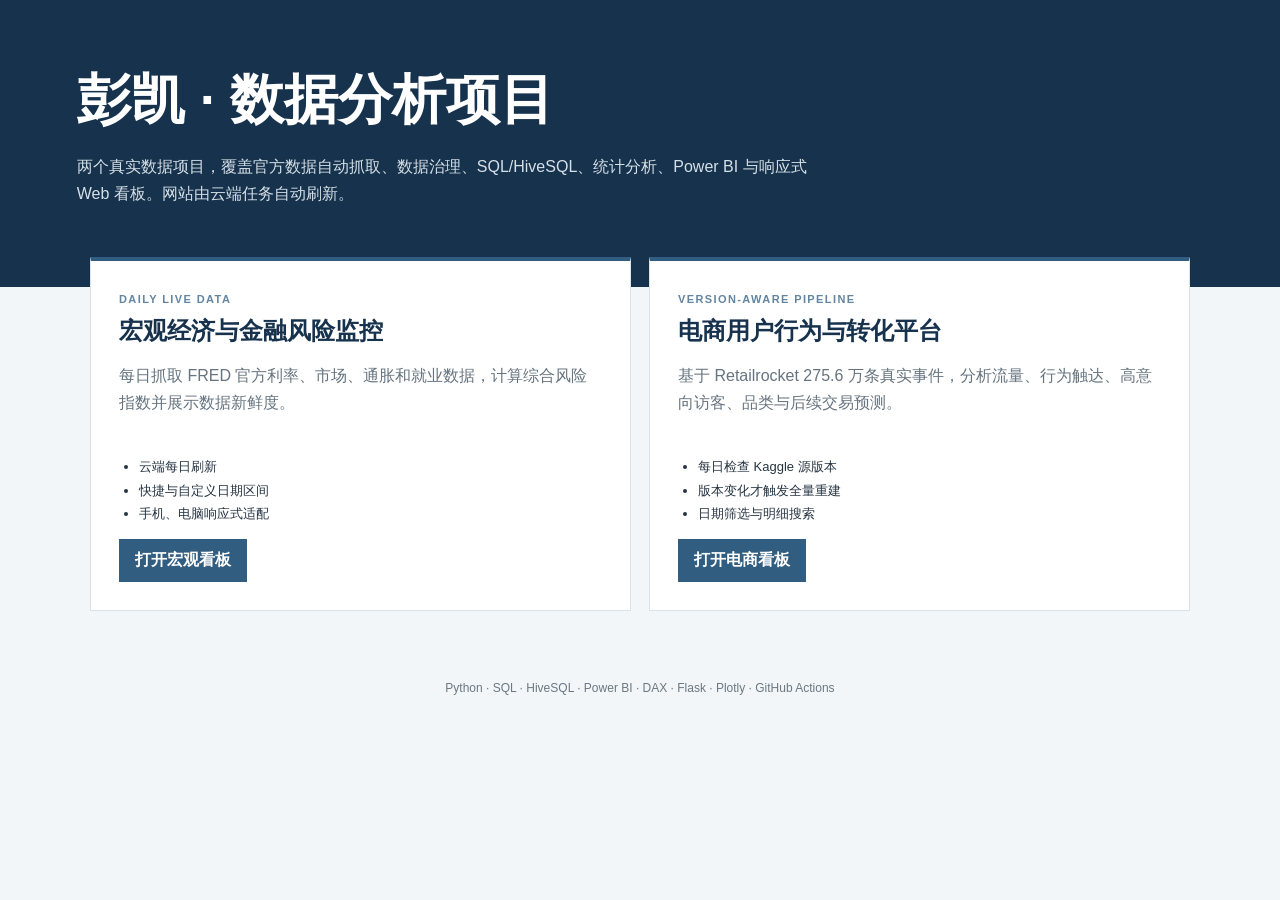
==== site/index.html @ bdc9f676 "Publish site/index.html" ====
<!doctype html>
<html lang="zh-CN">
<head>
  <meta charset="utf-8">
  <meta name="viewport" content="width=device-width,initial-scale=1">
  <title>彭凯 · 数据分析项目</title>
  <style>
    *{box-sizing:border-box}body{margin:0;background:#f3f6f8;color:#263442;font-family:"Microsoft YaHei","PingFang SC",Arial,sans-serif}
    header{padding:64px max(6vw,28px);color:white;background:#17324d}header p{max-width:760px;color:#d5e0e7;line-height:1.7}h1{font-size:clamp(32px,5vw,54px);margin:0}
    main{width:min(1100px,90vw);margin:-30px auto 50px;display:grid;grid-template-columns:1fr 1fr;gap:18px}
    article{padding:28px;background:white;border:1px solid #dce3e8;border-top:4px solid #315d80}article span{color:#6385a0;font-size:11px;font-weight:700;letter-spacing:1.4px}
    h2{color:#17324d;margin:8px 0 10px}article p{min-height:76px;color:#66747f;line-height:1.65}a{display:inline-block;padding:11px 16px;color:white;background:#315d80;text-decoration:none;font-weight:700}
    ul{padding-left:20px;line-height:1.8;font-size:13px}footer{text-align:center;padding:20px;color:#6b7882;font-size:12px}
    @media(max-width:720px){main{grid-template-columns:1fr;margin-top:20px}article p{min-height:auto}}
  </style>
</head>
<body>
<header><h1>彭凯 · 数据分析项目</h1><p>两个真实数据项目，覆盖官方数据自动抓取、数据治理、SQL/HiveSQL、统计分析、Power BI 与响应式 Web 看板。网站由云端任务自动刷新。</p></header>
<main>
  <article><span>DAILY LIVE DATA</span><h2>宏观经济与金融风险监控</h2><p>每日抓取 FRED 官方利率、市场、通胀和就业数据，计算综合风险指数并展示数据新鲜度。</p><ul><li>云端每日刷新</li><li>快捷与自定义日期区间</li><li>手机、电脑响应式适配</li></ul><a href="./macro/">打开宏观看板</a></article>
  <article><span>VERSION-AWARE PIPELINE</span><h2>电商用户行为与转化平台</h2><p>基于 Retailrocket 275.6 万条真实事件，分析流量、行为触达、高意向访客、品类与后续交易预测。</p><ul><li>每日检查 Kaggle 源版本</li><li>版本变化才触发全量重建</li><li>日期筛选与明细搜索</li></ul><a href="./ecommerce/">打开电商看板</a></article>
</main>
<footer>Python · SQL · HiveSQL · Power BI · DAX · Flask · Plotly · GitHub Actions</footer>
</body>
</html>
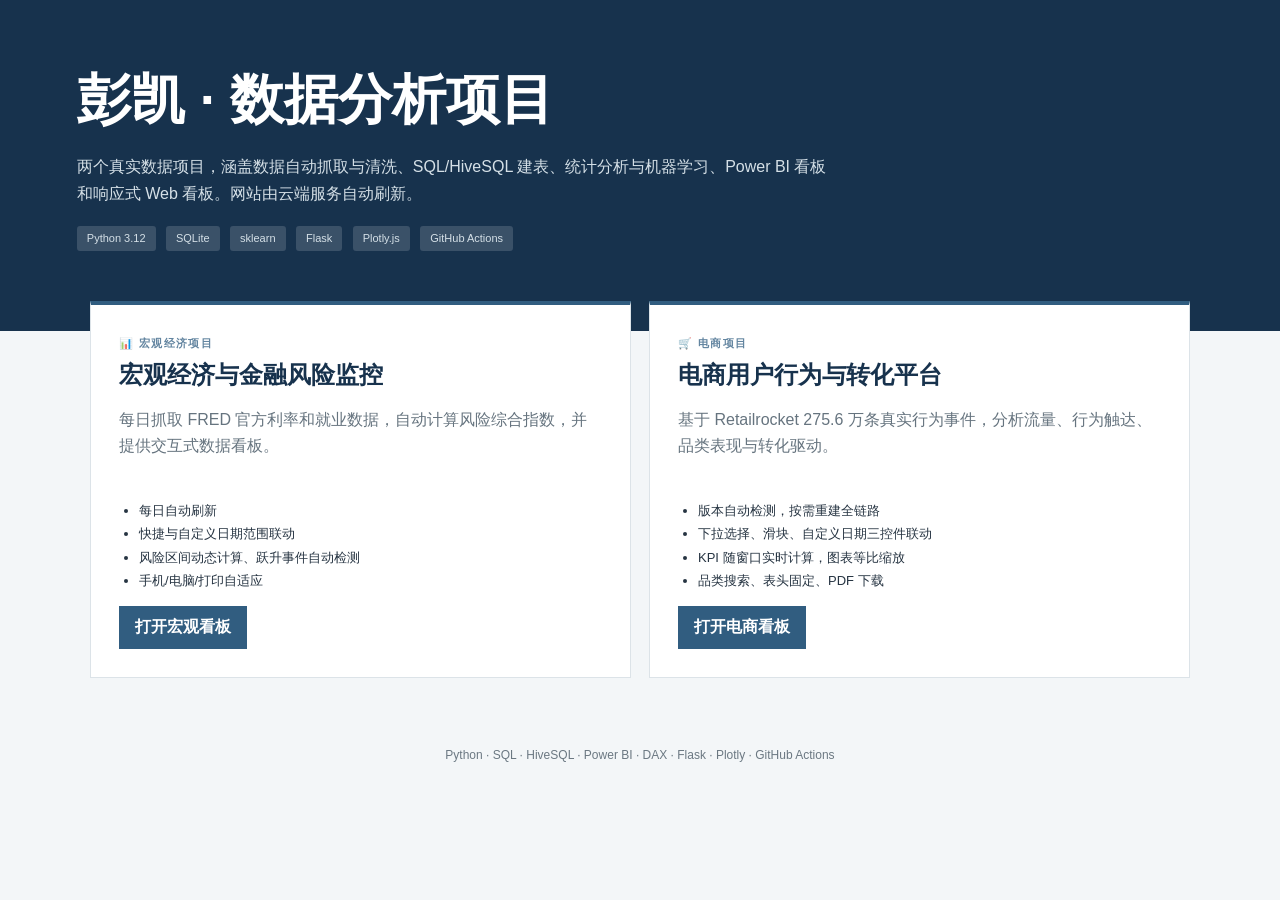
==== commit 7f4cfde3: "Update portfolio homepage and README with two-project structure and setup guide" ====
--- a/site/index.html
+++ b/site/index.html
@@ -1,25 +1,62 @@
-<!doctype html>
-<html lang="zh-CN">
-<head>
-  <meta charset="utf-8">
-  <meta name="viewport" content="width=device-width,initial-scale=1">
-  <title>彭凯 · 数据分析项目</title>
-  <style>
-    *{box-sizing:border-box}body{margin:0;background:#f3f6f8;color:#263442;font-family:"Microsoft YaHei","PingFang SC",Arial,sans-serif}
-    header{padding:64px max(6vw,28px);color:white;background:#17324d}header p{max-width:760px;color:#d5e0e7;line-height:1.7}h1{font-size:clamp(32px,5vw,54px);margin:0}
-    main{width:min(1100px,90vw);margin:-30px auto 50px;display:grid;grid-template-columns:1fr 1fr;gap:18px}
-    article{padding:28px;background:white;border:1px solid #dce3e8;border-top:4px solid #315d80}article span{color:#6385a0;font-size:11px;font-weight:700;letter-spacing:1.4px}
-    h2{color:#17324d;margin:8px 0 10px}article p{min-height:76px;color:#66747f;line-height:1.65}a{display:inline-block;padding:11px 16px;color:white;background:#315d80;text-decoration:none;font-weight:700}
-    ul{padding-left:20px;line-height:1.8;font-size:13px}footer{text-align:center;padding:20px;color:#6b7882;font-size:12px}
-    @media(max-width:720px){main{grid-template-columns:1fr;margin-top:20px}article p{min-height:auto}}
-  </style>
-</head>
-<body>
-<header><h1>彭凯 · 数据分析项目</h1><p>两个真实数据项目，覆盖官方数据自动抓取、数据治理、SQL/HiveSQL、统计分析、Power BI 与响应式 Web 看板。网站由云端任务自动刷新。</p></header>
-<main>
-  <article><span>DAILY LIVE DATA</span><h2>宏观经济与金融风险监控</h2><p>每日抓取 FRED 官方利率、市场、通胀和就业数据，计算综合风险指数并展示数据新鲜度。</p><ul><li>云端每日刷新</li><li>快捷与自定义日期区间</li><li>手机、电脑响应式适配</li></ul><a href="./macro/">打开宏观看板</a></article>
-  <article><span>VERSION-AWARE PIPELINE</span><h2>电商用户行为与转化平台</h2><p>基于 Retailrocket 275.6 万条真实事件，分析流量、行为触达、高意向访客、品类与后续交易预测。</p><ul><li>每日检查 Kaggle 源版本</li><li>版本变化才触发全量重建</li><li>日期筛选与明细搜索</li></ul><a href="./ecommerce/">打开电商看板</a></article>
-</main>
-<footer>Python · SQL · HiveSQL · Power BI · DAX · Flask · Plotly · GitHub Actions</footer>
-</body>
-</html>
+<!doctype html>
+<html lang="zh-CN">
+<head>
+  <meta charset="utf-8">
+  <meta name="viewport" content="width=device-width,initial-scale=1">
+  <title>彭凯 · 数据分析项目</title>
+  <style>
+    *{box-sizing:border-box}body{margin:0;background:#f3f6f8;color:#263442;font-family:"Microsoft YaHei","PingFang SC",Arial,sans-serif}
+    header{padding:64px max(6vw,28px);color:white;background:#17324d}header p{max-width:760px;color:#d5e0e7;line-height:1.7}h1{font-size:clamp(32px,5vw,54px);margin:0}
+    main{width:min(1100px,90vw);margin:-30px auto 50px;display:grid;grid-template-columns:1fr 1fr;gap:18px}
+    article{padding:28px;background:white;border:1px solid #dce3e8;border-top:4px solid #315d80}
+    article span{color:#6385a0;font-size:11px;font-weight:700;letter-spacing:1.4px}
+    h2{color:#17324d;margin:8px 0 10px}article p{min-height:76px;color:#66747f;line-height:1.65}
+    a{display:inline-block;padding:11px 16px;color:white;background:#315d80;text-decoration:none;font-weight:700}
+    ul{padding-left:20px;line-height:1.8;font-size:13px}
+    .badge{display:inline-block;padding:3px 10px;margin-right:6px;background:#eaf1f5;color:#315d80;font-size:11px;border-radius:3px}
+    footer{text-align:center;padding:20px;color:#6b7882;font-size:12px}
+    @media(max-width:720px){main{grid-template-columns:1fr;margin-top:20px}article p{min-height:auto}}
+  </style>
+</head>
+<body>
+<header>
+  <h1>彭凯 · 数据分析项目</h1>
+  <p>两个真实数据项目，涵盖数据自动抓取与清洗、SQL/HiveSQL 建表、统计分析与机器学习、Power BI 看板和响应式 Web 看板。网站由云端服务自动刷新。</p>
+  <p style="margin-top:12px">
+    <span class="badge" style="background:rgba(255,255,255,.15);color:#d5e0e7">Python 3.12</span>
+    <span class="badge" style="background:rgba(255,255,255,.15);color:#d5e0e7">SQLite</span>
+    <span class="badge" style="background:rgba(255,255,255,.15);color:#d5e0e7">sklearn</span>
+    <span class="badge" style="background:rgba(255,255,255,.15);color:#d5e0e7">Flask</span>
+    <span class="badge" style="background:rgba(255,255,255,.15);color:#d5e0e7">Plotly.js</span>
+    <span class="badge" style="background:rgba(255,255,255,.15);color:#d5e0e7">GitHub Actions</span>
+  </p>
+</header>
+<main>
+  <article>
+    <span>📊 宏观经济项目</span>
+    <h2>宏观经济与金融风险监控</h2>
+    <p>每日抓取 FRED 官方利率和就业数据，自动计算风险综合指数，并提供交互式数据看板。</p>
+    <ul>
+      <li>每日自动刷新</li>
+      <li>快捷与自定义日期范围联动</li>
+      <li>风险区间动态计算、跃升事件自动检测</li>
+      <li>手机/电脑/打印自适应</li>
+    </ul>
+    <a href="./macro/">打开宏观看板</a>
+  </article>
+  <article>
+    <span>🛒 电商项目</span>
+    <h2>电商用户行为与转化平台</h2>
+    <p>基于 Retailrocket 275.6 万条真实行为事件，分析流量、行为触达、品类表现与转化驱动。</p>
+    <ul>
+      <li>版本自动检测，按需重建全链路</li>
+      <li>下拉选择、滑块、自定义日期三控件联动</li>
+      <li>KPI 随窗口实时计算，图表等比缩放</li>
+      <li>品类搜索、表头固定、PDF 下载</li>
+    </ul>
+    <a href="./ecommerce/">打开电商看板</a>
+  </article>
+</main>
+<footer>Python · SQL · HiveSQL · Power BI · DAX · Flask · Plotly · GitHub Actions</footer>
+</body>
+</html>
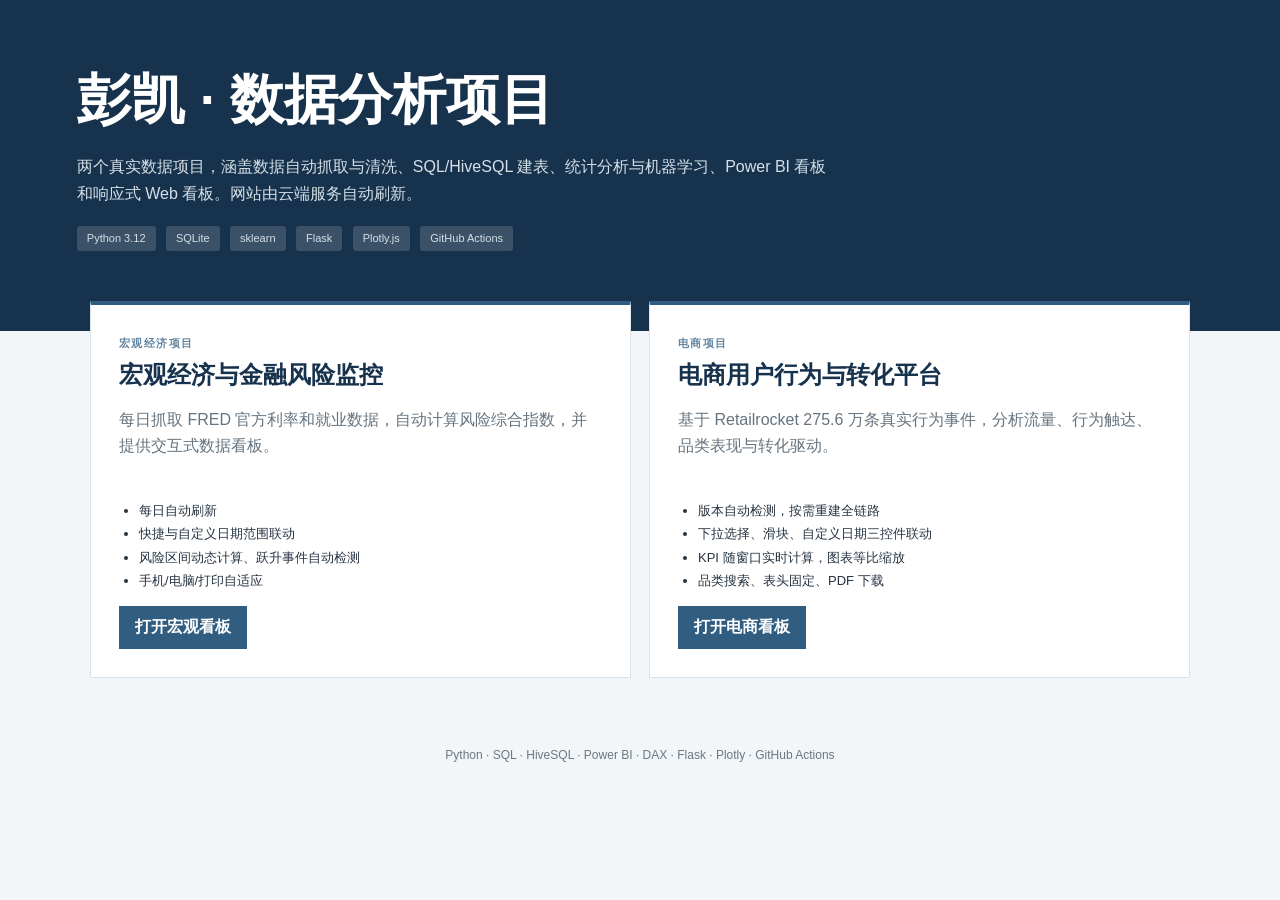
==== commit 7a8a2abd: "Remove emoji from all dashboard headings and homepage" ====
--- a/site/index.html
+++ b/site/index.html
@@ -33,7 +33,7 @@
 </header>
 <main>
   <article>
-    <span>📊 宏观经济项目</span>
+    <span>宏观经济项目</span>
     <h2>宏观经济与金融风险监控</h2>
     <p>每日抓取 FRED 官方利率和就业数据，自动计算风险综合指数，并提供交互式数据看板。</p>
     <ul>
@@ -45,7 +45,7 @@
     <a href="./macro/">打开宏观看板</a>
   </article>
   <article>
-    <span>🛒 电商项目</span>
+    <span>电商项目</span>
     <h2>电商用户行为与转化平台</h2>
     <p>基于 Retailrocket 275.6 万条真实行为事件，分析流量、行为触达、品类表现与转化驱动。</p>
     <ul>
